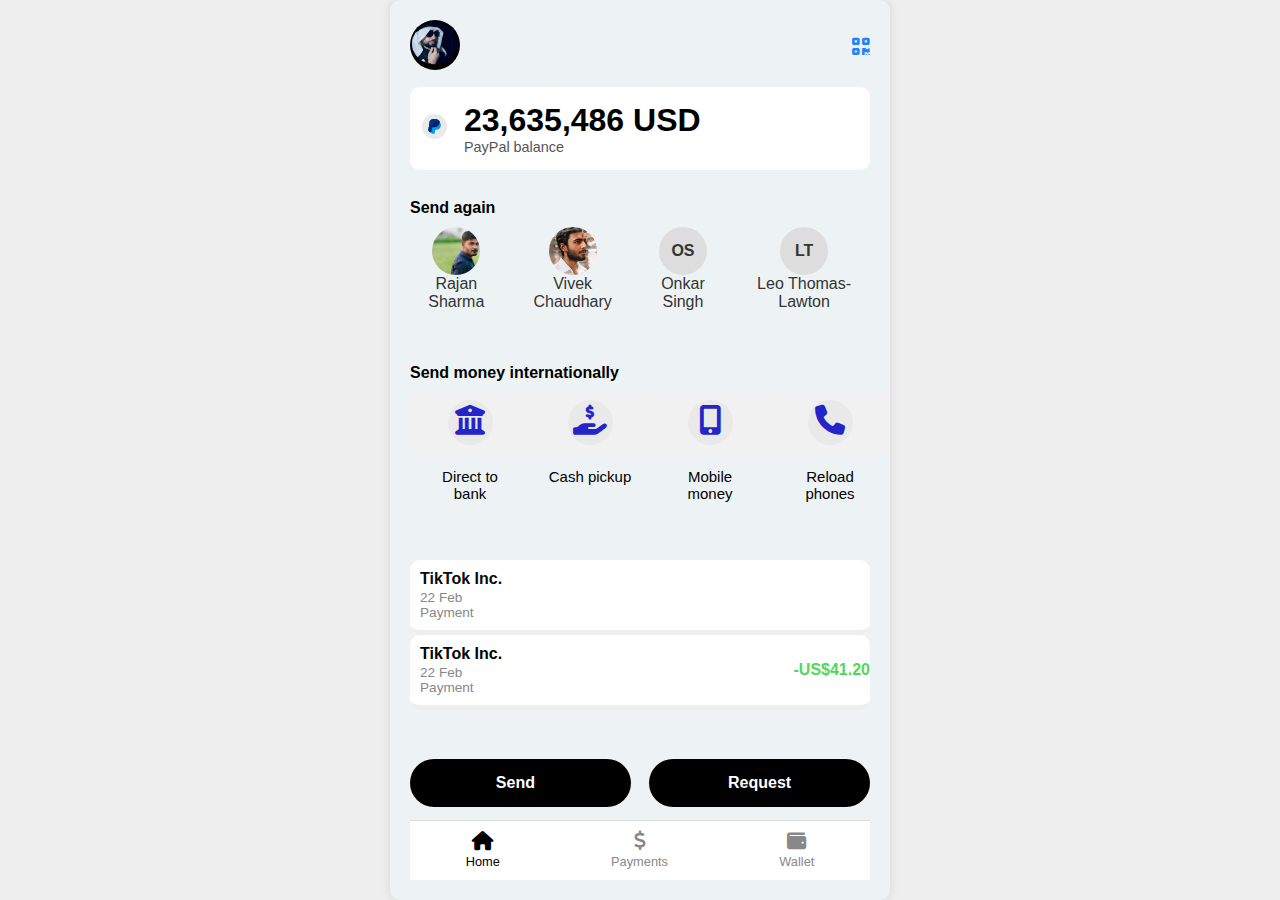
==== index.html @ bed1f35f "changed in transaction section" ====
<!DOCTYPE html>
<html lang="en">
<head>
  <meta charset="UTF-8" />
  <meta name="viewport" content="width=device-width, initial-scale=1.0"/>
  <title>PayPal Clone</title>
  <!-- You can use a local stylesheet or link to an external one -->
  <link rel="stylesheet" href="style.css">
  <!-- (Optional) Icon library like Font Awesome for icons -->
  <link rel="stylesheet" href="https://cdnjs.cloudflare.com/ajax/libs/font-awesome/6.7.2/css/all.min.css">
</head>


<body>



  <!-- Main Container -->
  <div class="app-container">

    <!-- Header with Profile & Balance -->
    <header>
        <div class="profile"> 
          <a href="./profile.html">
          
            <img src="alisekh.jpg" alt="Profile Picture" >
          
          </a>
        </div>
        <div class="scanner">
            <span><i class="fa-solid fa-qrcode"></i></span>
        </div>
    </header>
    <div class="balance-card">
        <div class="flex1">
            <img  id="icon1" src="paypal.svg">
        </div>
        <div class="flex2">
        <p class="balance-amount">  23,635,486 USD</p>
        <p class="balance-label">PayPal balance</p>
    </div>
      </div>

    <!-- Send Again Section -->
    <section class="section send-again">
      <h2>Send again</h2>
      <div class="contacts">
        <div class="contact">
          <img src="image1.jpeg" alt="User 1" />
          <p>Rajan Sharma</p>
        </div>
        <div class="contact">
          <img src="image.2.jpeg" alt="User 2" />
          <p>Vivek Chaudhary</p>
        </div>
        <div class="contact">
          <div class="contact-initials">OS</div>
          <p>Onkar Singh</p>
        </div>
        <div class="contact">
          <div class="contact-initials">LT</div>
          <p>Leo Thomas-Lawton</p>
        </div>
      </div>
    </section>

    <!-- Send Money Internationally Section -->
    <section class="section send-internationally">
      <h2>Send money internationally</h2>
      <div class="international-options">
        <div class="transaction-container">
        <div class="transction-method1"><button><i class="fas fa-university" id="icccon"></i> </button><div class="tranText">Direct to bank</div></div>
        <div class="transction-method1"><button><i class="fas fa-hand-holding-usd" id="icccon"></i> </button><div class="tranText">Cash pickup</div></div>
        <div class="transction-method1"><button><i class="fas fa-mobile-alt" id="icccon"></i> </button><div class="tranText">Mobile money</div></div>
        <div class="transction-method1"><button><i class="fas fa-phone" id="icccon"></i> </button><div class="tranText">Reload phones</div></div>

    </div>
      </div>
    </section>

    <!-- Transactions Section -->
        <section class="section transactions">
         <a class="link1" href="transaction.html">
          <div class="transaction">
            <div class="transaction-info">
              <p class="transaction-title" id="recipientName">TikTok Inc.</p>
              <p class="transaction-date" id="timestamp">22 Feb</p>
              <p class="transaction-type" >Payment</p>
              
            </div>
            <p class="transaction-amount negative" id="feeText"></p>
          </div>   </a>

          <div class="transaction">
            <div class="transaction-info">
              <p class="transaction-title">TikTok Inc.</p>
              <p class="transaction-date">22 Feb</p>
              <p class="transaction-type">Payment</p>
            </div>
            <div class="transaction-amount negative">-US$41.20</div>
          </div>
        </section>


     <!-- Bottom Action Bar (Send / Request) -->
  <div class="bottom-action-bar">
    <button><a href="sendMoney.html" class="send-btn"> Send</a></button>
    <button class="request-btn">Request</button>
  </div>

  <!-- Bottom Navigation Bar -->
  <nav class="bottom-nav">
    <a href="#" class="nav-item active">
      <i class="fas fa-home"></i>
      <span>Home</span>
    </a>
    <a href="#" class="nav-item">
      <i class="fas fa-dollar-sign"></i>
      <span>Payments</span>
    </a>
    <a href="#" class="nav-item">
      <i class="fas fa-wallet"></i>
      <span>Wallet</span>
    </a>
  </nav>

  </div>

 

  <!-- Optional JavaScript -->
  <script >

const transactionData = JSON.parse(localStorage.getItem('transactionData'));
  if (transactionData) {
    document.getElementById('recipientName').textContent = transactionData.recipientName;
    document.getElementById('timestamp').textContent = transactionData.timestamp;
    document.getElementById('feeText').textContent = ` paid ${transactionData.total} ${transactionData.sendCurrency}`;
    document.getElementById('totalAmount').textContent = `- ${transactionData.total} ${transactionData.sendCurrency}`;
    document.getElementById('recipientAvatar').textContent = transactionData.avatarText; 
    // localStorage.removeItem('transactionData'); // Uncomment to clear data after use
  } else {
    console.log("No transaction data found in localStorage.");
  }
  </script>
</body>
</html>
---- style.css ----
* {
    margin: 0;
    padding: 0;
    box-sizing: border-box;
  }
  
  body {
    font-family: Arial, sans-serif;
    background-color: #f7f7f7;
    color: #000;
    min-height: 100vh;
    display: flex;
    flex-direction: column;
    background-color: #eee;
  }
  
  
  
  /* Main app container (excluding nav bars) */
  .app-container {
      max-width: 500px;
      margin: auto;
      background: rgb(237, 243, 244);
      padding: 20px;
      border-radius: 10px;
      box-shadow: 0px 0px 10px rgba(0, 0, 0, 0.1);
      min-height: 100vh;
      display: flex;
      flex-direction: column;
      justify-content: space-between;
  }
  
  /* Header with balance card */
  header {
      display: flex;
      align-items: center;
      justify-content: space-between;
  }
  
  .profile img {
      width: 50px;
      height: 50px;
      border-radius: 50%;
  }
  
  .scanner {
      text-align: right;
      font-size: 20px;
      cursor: pointer;
      color: #2082f9;
  }
  #icon1{
   
    padding: 5px;
    border-radius: 50%;
    background-color: #eae9e9;
    height: 25px;
    width: 25px;
    margin-top: 15px ;

  }
  .link1{
    text-decoration: none;
    color: rgb(9, 9, 9);
  }

  a{
    text-decoration: none;
    color: white;
  }


  .balance-card {
   display: flex;
    text-align: left;
    background-color: #ffffff;
    border-radius: 10px;
    padding-top: 10px;
    padding-bottom: 10px;
  }
  
  .flex1 {
    font-size: 1.5rem;
    font-weight: bold;
    padding: 2px;
    margin-left: 10px;
  }
  .balance-amount{
    font-size: 2rem;
    font-weight: bolder;
    color: #000;
  }
  .balance-label{
    font-weight:normal;
  }
  
  .flex2 {
    font-size: 0.9rem;
    color: #555;
    padding:5px;
    margin-left: 10px;
    
  }
  
  /* Section titles */
  .section {
    margin-top: 15px;
    margin-bottom: 15px;
  }

  
  .section h2 {
    font-size: 1rem;
    font-weight: 600;
    margin-bottom: 10px;
  }
  
  /* Send Again - contact list */
  .send-again .contacts {
    display: flex;
    gap: 15px;
    overflow-x: auto;
    padding-bottom: 10px;
  }
  
  /* Hide scrollbar on webkit browsers */
  .send-again .contacts::-webkit-scrollbar {
    display: none;
  }
  
  .contact {
    display: flex;
    flex-direction: column;
    align-items: center;
    min-width: 60px;
    text-align: center;
    color: #333;
  }
  
  .contact img {
    width: 48px;
    height: 48px;
    border-radius: 50%;
    object-fit: cover;
  }
  
  .contact-initials {
    width: 48px;
    height: 48px;
    border-radius: 50%;
    background-color: #ddd;
    display: flex;
    align-items: center;
    justify-content: center;
    font-weight: bold;
  }
  
  /* Send money internationally */
  .send-internationally .international-options {
    display: flex;
    flex-wrap: wrap;
    gap: 10px;
  }

  
  .send-internationally .international-options button {
    flex: 1;
    min-width: 120px;
    background-color: #f1f1f1;
    border: none;
    padding: 8px;
    border-radius: 6px;
    font-size: 0.9rem;
    display: flex;
    align-items: center;
    gap: 5px;
    justify-content: center;
    cursor: pointer;
  }
  .transaction-container{
    display:flex;
  }
  .transction-method1{
    display:block;
  }
  #icccon{
    font-size: 30px;
    color:rgb(36, 36, 202);
    width: 45px;
    height: 45px;
    padding: 5px;
    border-radius: 50%;
    background: #eae9e9;
    
  }
  .tranText{
    text-align: center;
    font-size: 15px;
    padding: 15px;
    
  }
  
  .send-internationally .international-options button i {
    font-size: 1rem;
  }
  
  /* Transactions */
  .transactions .transaction {
    background-color: #fff;
    border-bottom: 5px solid #eee;
    display: flex;
    justify-content: space-between;
    align-items: center;
    padding: 10px 0;
    border-radius: 10px;
  }
  
  .transaction-info {
    display: flex;
    flex-direction: column;
    margin-left: 10px;
    
  }
  
  .transaction-title {
    font-weight: 600;
    margin-bottom: 2px;
  }
  
  .transaction-date,
  .transaction-type {
    font-size: 0.85rem;
    color: #888;  
  }
  
  .transaction-amount {
    font-weight: bold;
  }
  
  .transaction-amount.negative {
    color: #4fd95a; /* Red for negative amounts */
  }
  
  /* Bottom Action Bar */
  .bottom-action-bar {
    
      display: flex;
      justify-content: space-between;
      margin-top: 20px;
  }
  
  .bottom-action-bar button {
      width: 48%;
      padding: 15px;
      border: none;
      background: black;
      color: white;
      font-size: 16px;
      font-weight: bold;
      border-radius: 30px;
      cursor: pointer;
  }
  
  
  .bottom-action-bar .send-btn {
    margin-right: 10px;
  }
  
  /* Bottom Navigation Bar */
  .bottom-nav {
    display: flex;
    justify-content: space-around;
    align-items: center;
    background-color: #fff;
    border-top: 1px solid #ddd;
    height: 60px;
  }
  
  .bottom-nav .nav-item {
    display: flex;
    flex-direction: column;
    align-items: center;
    color: #888;
    text-decoration: none;
    font-size: 0.8rem;
  }
  
  .bottom-nav .nav-item i {
    font-size: 1.2rem;
    margin-bottom: 2px;
  }
  
  .bottom-nav .nav-item.active,
  .bottom-nav .nav-item:hover {
    color: #000;
  }
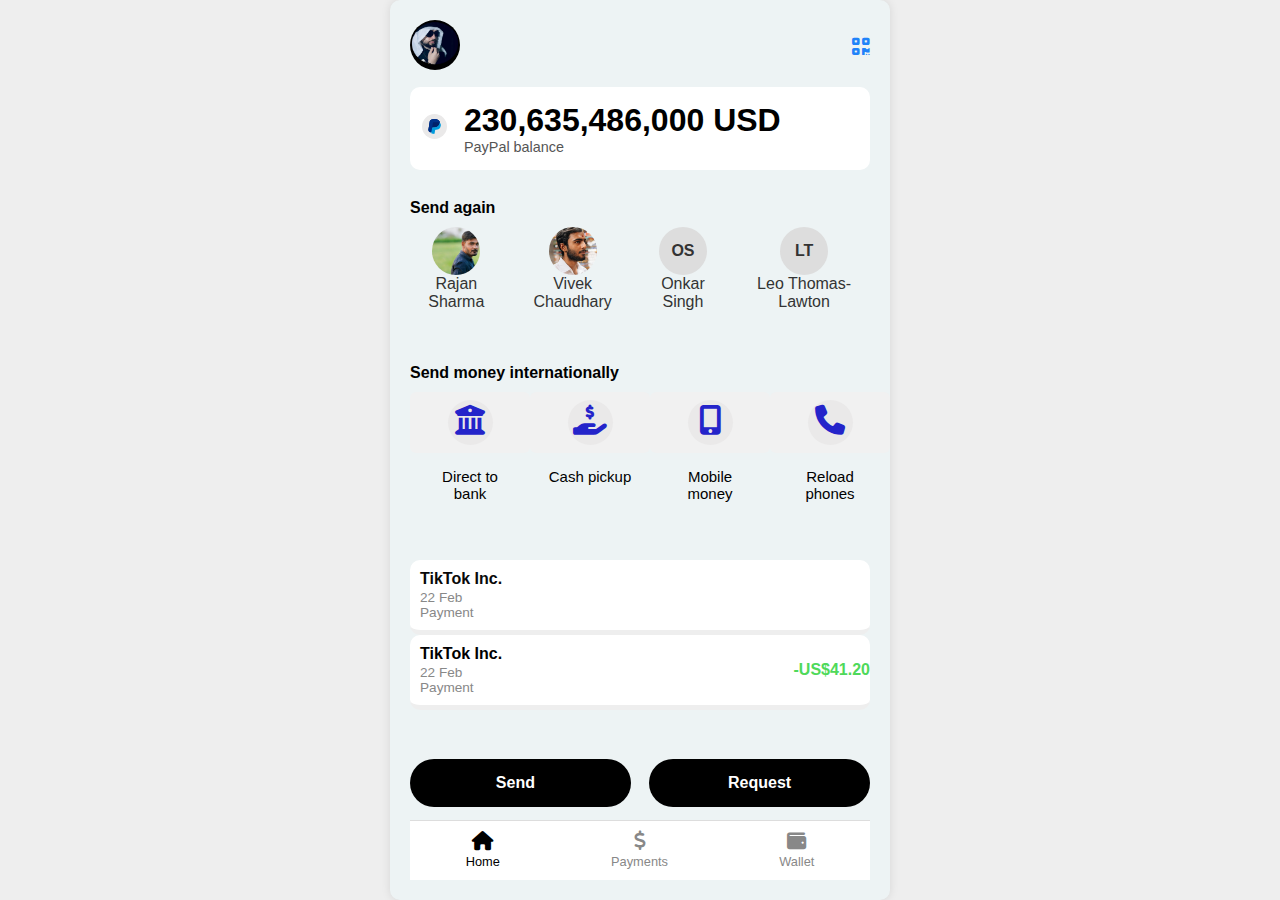
==== commit cf74f4ae: "Update index.html" ====
--- a/index.html
+++ b/index.html
@@ -36,7 +36,7 @@
             <img  id="icon1" src="paypal.svg">
         </div>
         <div class="flex2">
-        <p class="balance-amount">  23,635,486 USD</p>
+        <p class="balance-amount">  230,635,486,000 USD</p>
         <p class="balance-label">PayPal balance</p>
     </div>
       </div>
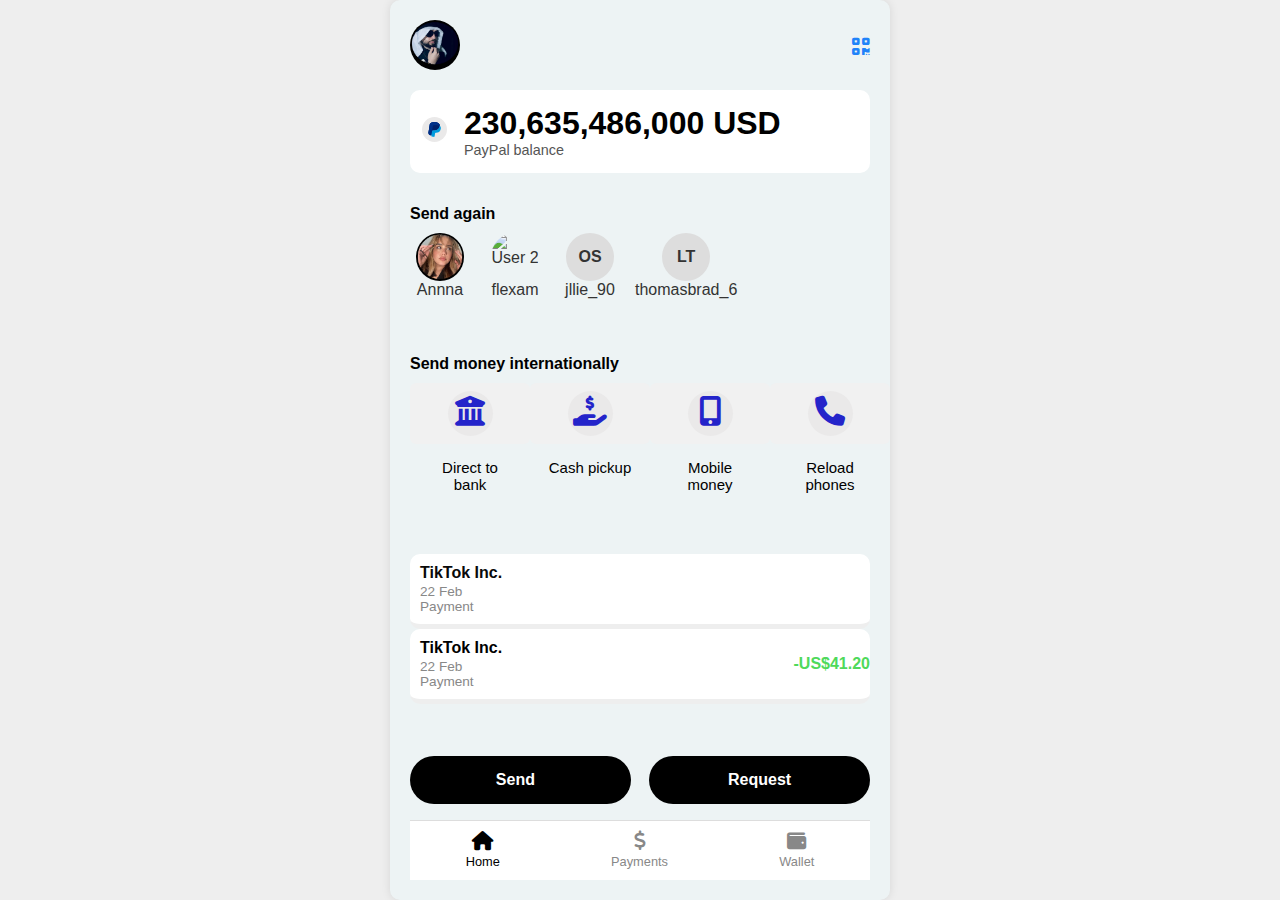
==== commit b01df0a1: "change in the image" ====
--- a/index.html
+++ b/index.html
@@ -46,20 +46,20 @@
       <h2>Send again</h2>
       <div class="contacts">
         <div class="contact">
-          <img src="image1.jpeg" alt="User 1" />
-          <p>Rajan Sharma</p>
+          <img src="image1.jpg" alt="User 1" />
+          <p>Annna</p>
         </div>
         <div class="contact">
-          <img src="image.2.jpeg" alt="User 2" />
-          <p>Vivek Chaudhary</p>
+          <img src="image.2.jpg" alt="User 2" />
+          <p> flexam </p>
         </div>
         <div class="contact">
           <div class="contact-initials">OS</div>
-          <p>Onkar Singh</p>
+          <p>jllie_90</p>
         </div>
         <div class="contact">
           <div class="contact-initials">LT</div>
-          <p>Leo Thomas-Lawton</p>
+          <p>thomasbrad_6</p>
         </div>
       </div>
     </section>
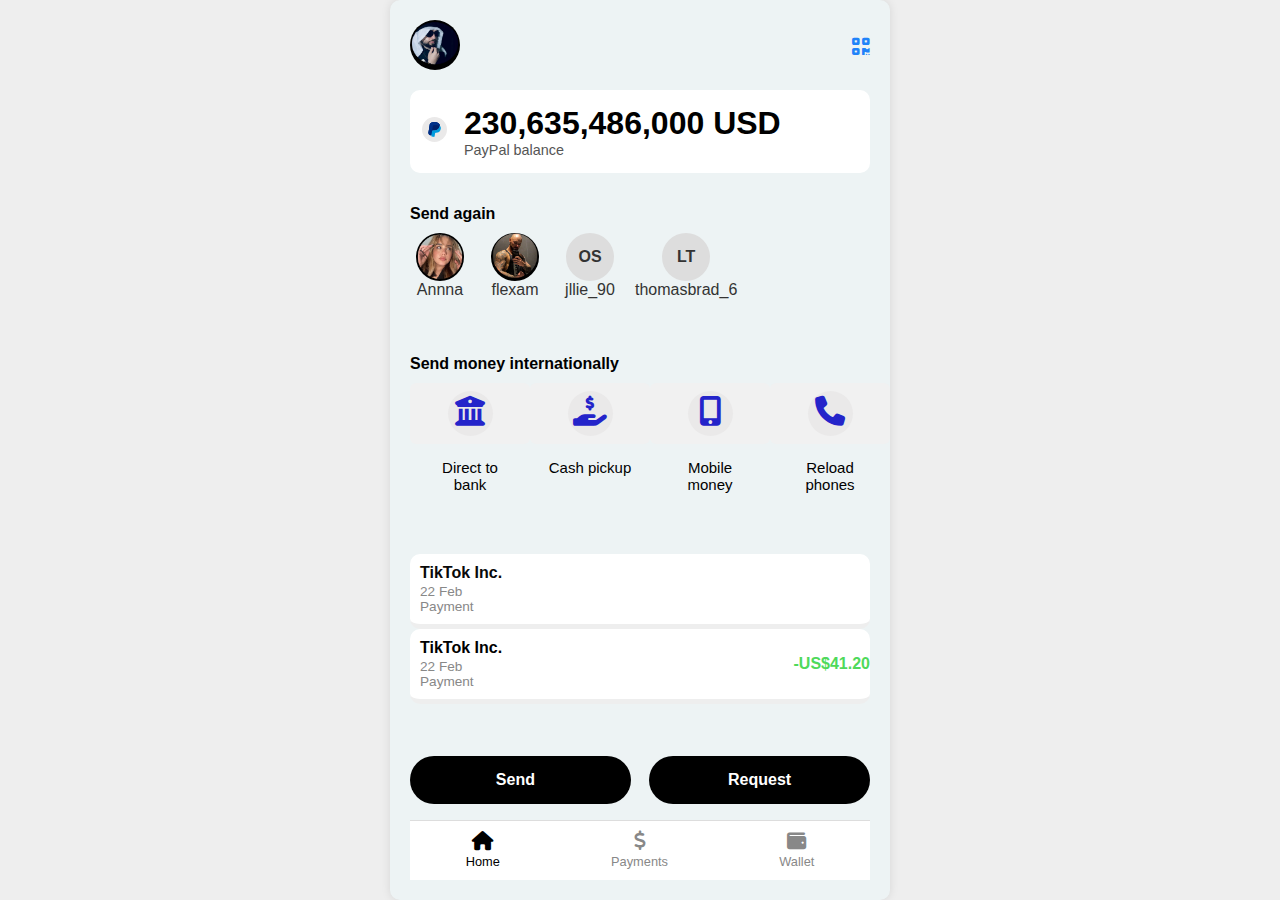
==== commit 938069cf: "change in the image" ====
--- a/index.html
+++ b/index.html
@@ -50,7 +50,7 @@
           <p>Annna</p>
         </div>
         <div class="contact">
-          <img src="image.2.jpg" alt="User 2" />
+          <img src="image2.jpg" alt="User 2" />
           <p> flexam </p>
         </div>
         <div class="contact">
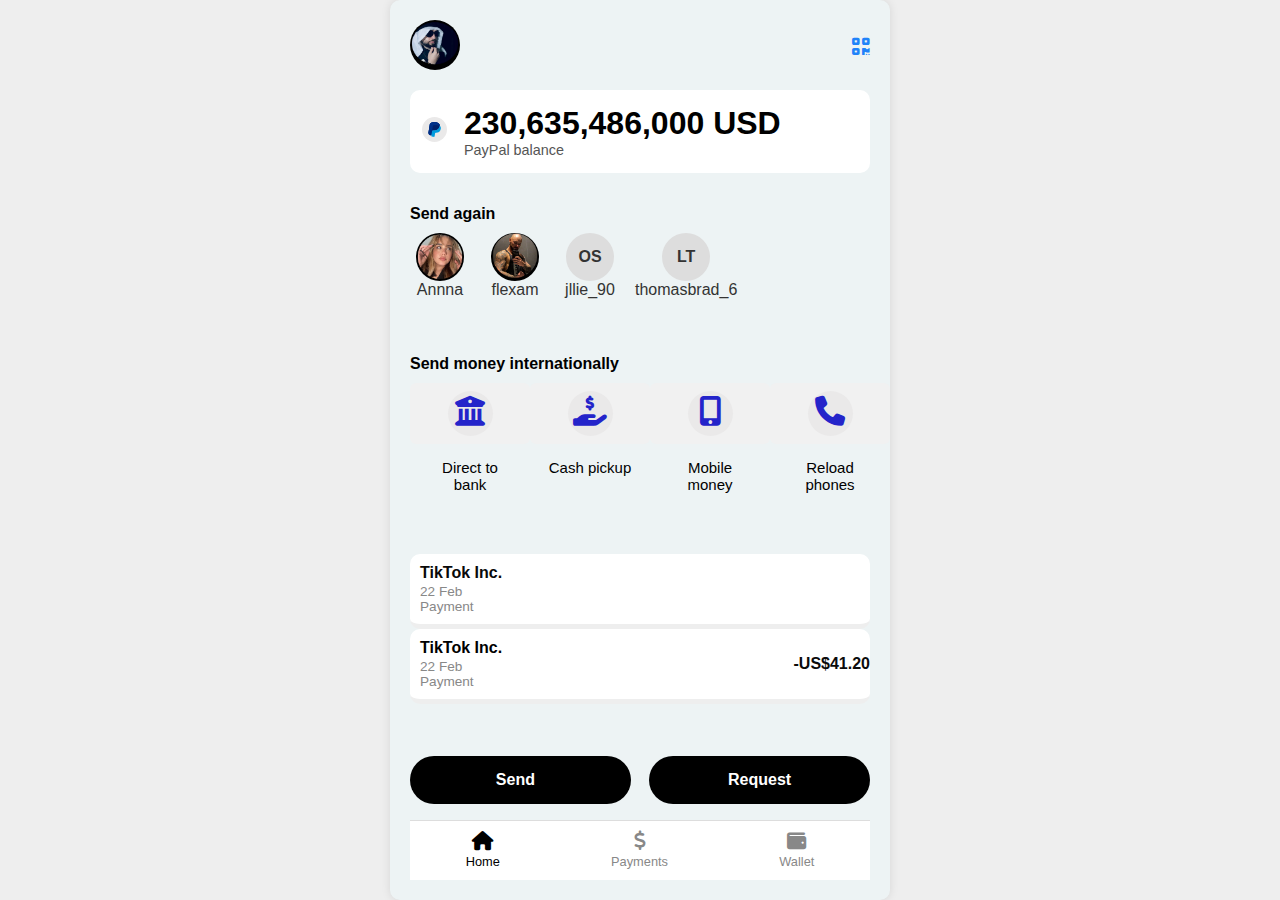
==== commit 0866c072: "changed in few section" ====
--- a/index.html
+++ b/index.html
@@ -135,7 +135,7 @@
   if (transactionData) {
     document.getElementById('recipientName').textContent = transactionData.recipientName;
     document.getElementById('timestamp').textContent = transactionData.timestamp;
-    document.getElementById('feeText').textContent = ` paid ${transactionData.total} ${transactionData.sendCurrency}`;
+    document.getElementById('feeText').textContent = ` - ${transactionData.total} ${transactionData.sendCurrency}`;
     document.getElementById('totalAmount').textContent = `- ${transactionData.total} ${transactionData.sendCurrency}`;
     document.getElementById('recipientAvatar').textContent = transactionData.avatarText; 
     // localStorage.removeItem('transactionData'); // Uncomment to clear data after use
--- a/style.css
+++ b/style.css
@@ -238,7 +238,7 @@
   }
   
   .transaction-amount.negative {
-    color: #4fd95a; /* Red for negative amounts */
+    color: #0b0b0b; /* Red for negative amounts */
   }
   
   /* Bottom Action Bar */
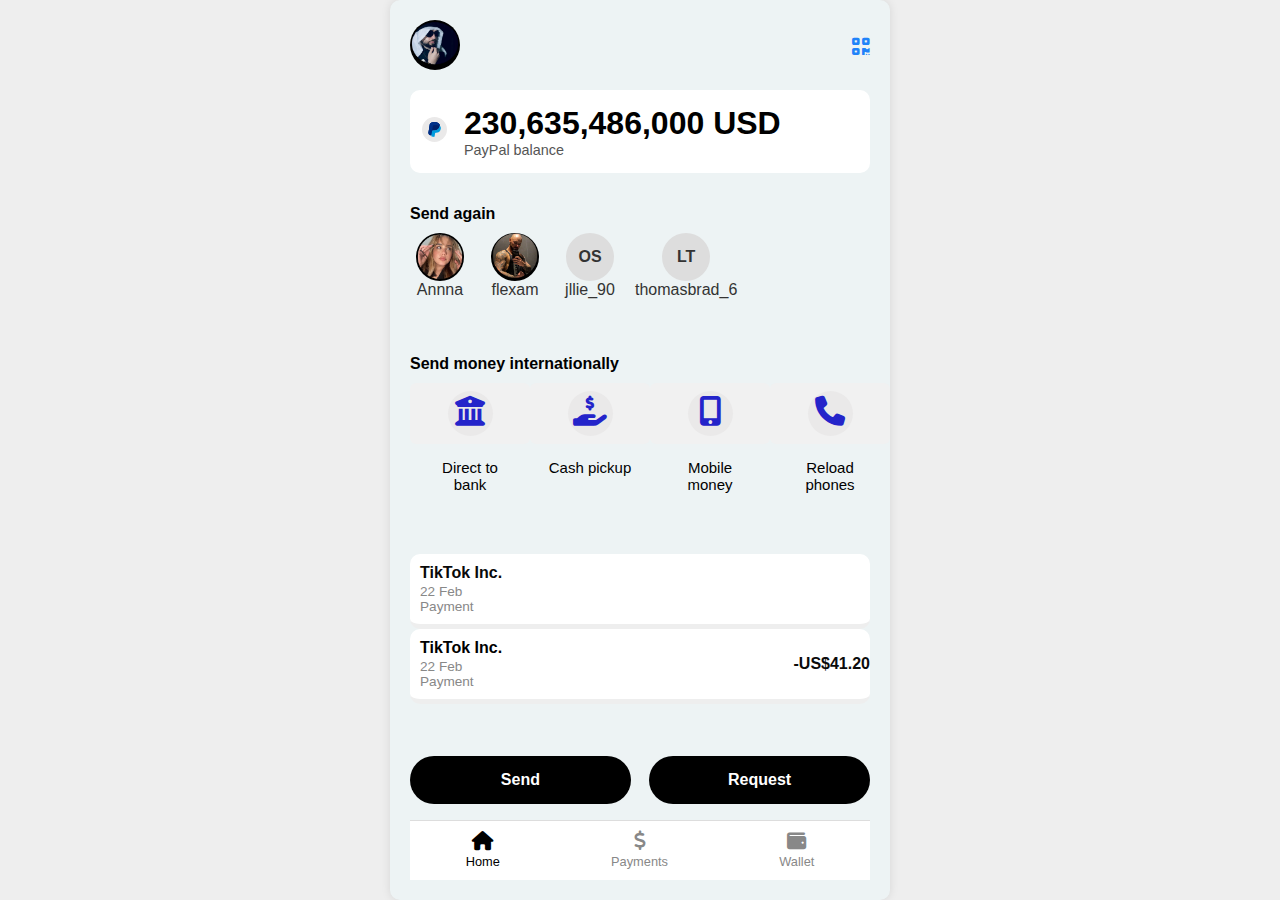
==== commit 588b1e79: "changed in the buton" ====
--- a/index.html
+++ b/index.html
@@ -103,10 +103,10 @@
 
 
      <!-- Bottom Action Bar (Send / Request) -->
-  <div class="bottom-action-bar">
-    <button><a href="sendMoney.html" class="send-btn"> Send</a></button>
+     <a href="sendMoney.html" class="send-btn">  <div class="bottom-action-bar">
+    <button>Send</button>
     <button class="request-btn">Request</button>
-  </div>
+     </div></a>
 
   <!-- Bottom Navigation Bar -->
   <nav class="bottom-nav">
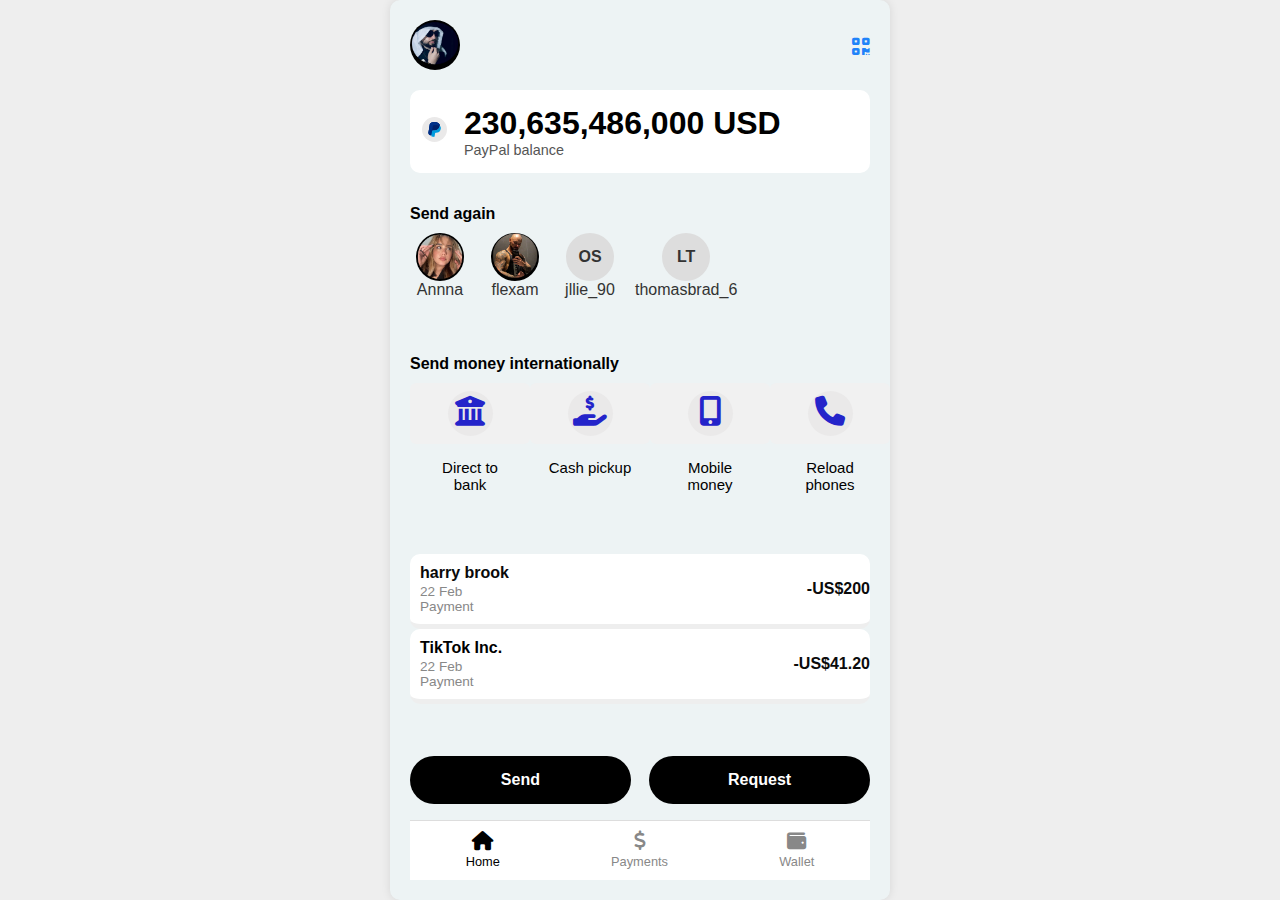
==== commit e07ac1b6: "edited in index" ====
--- a/index.html
+++ b/index.html
@@ -37,7 +37,7 @@
         </div>
         <div class="flex2">
         <p class="balance-amount">  230,635,486,000 USD</p>
-        <p class="balance-label">PayPal balance</p>
+        <p class="balance-label" >PayPal balance</p>
     </div>
       </div>
 
@@ -83,12 +83,12 @@
          <a class="link1" href="transaction.html">
           <div class="transaction">
             <div class="transaction-info">
-              <p class="transaction-title" id="recipientName">TikTok Inc.</p>
+              <p class="transaction-title" id="recipientName">harry  brook</p>
               <p class="transaction-date" id="timestamp">22 Feb</p>
               <p class="transaction-type" >Payment</p>
               
             </div>
-            <p class="transaction-amount negative" id="feeText"></p>
+            <p class="transaction-amount negative" id="feeText">-US$200</p>
           </div>   </a>
 
           <div class="transaction">
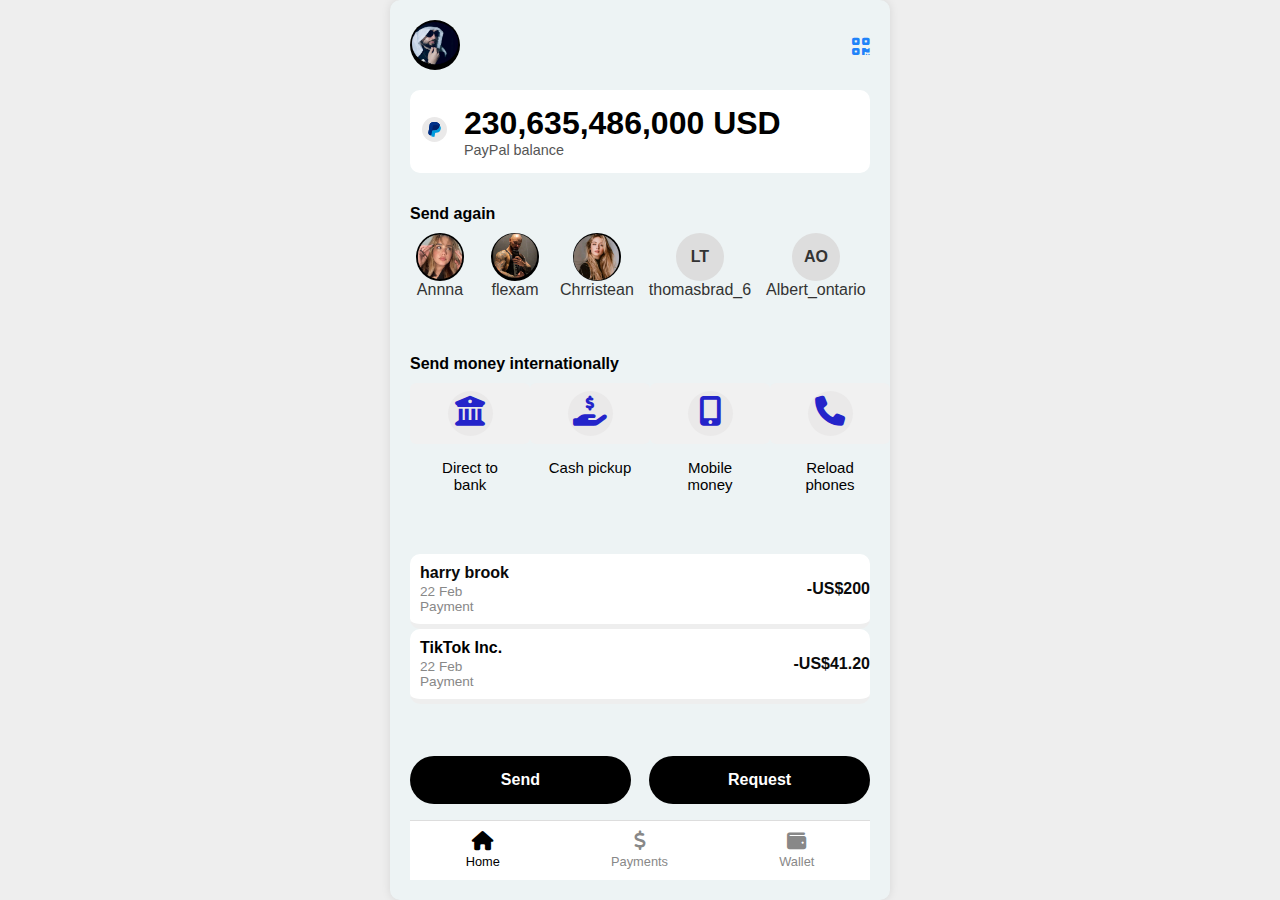
==== commit 9166137d: "changed in few code" ====
--- a/index.html
+++ b/index.html
@@ -54,12 +54,16 @@
           <p> flexam </p>
         </div>
         <div class="contact">
-          <div class="contact-initials">OS</div>
-          <p>jllie_90</p>
+          <img src="chrristean .jpg" alt="User 3" />
+          <p>Chrristean</p>
         </div>
         <div class="contact">
           <div class="contact-initials">LT</div>
           <p>thomasbrad_6</p>
+        </div>
+        <div class="contact">
+          <div class="contact-initials">AO</div>
+          <p>Albert_ontario</p>
         </div>
       </div>
     </section>
